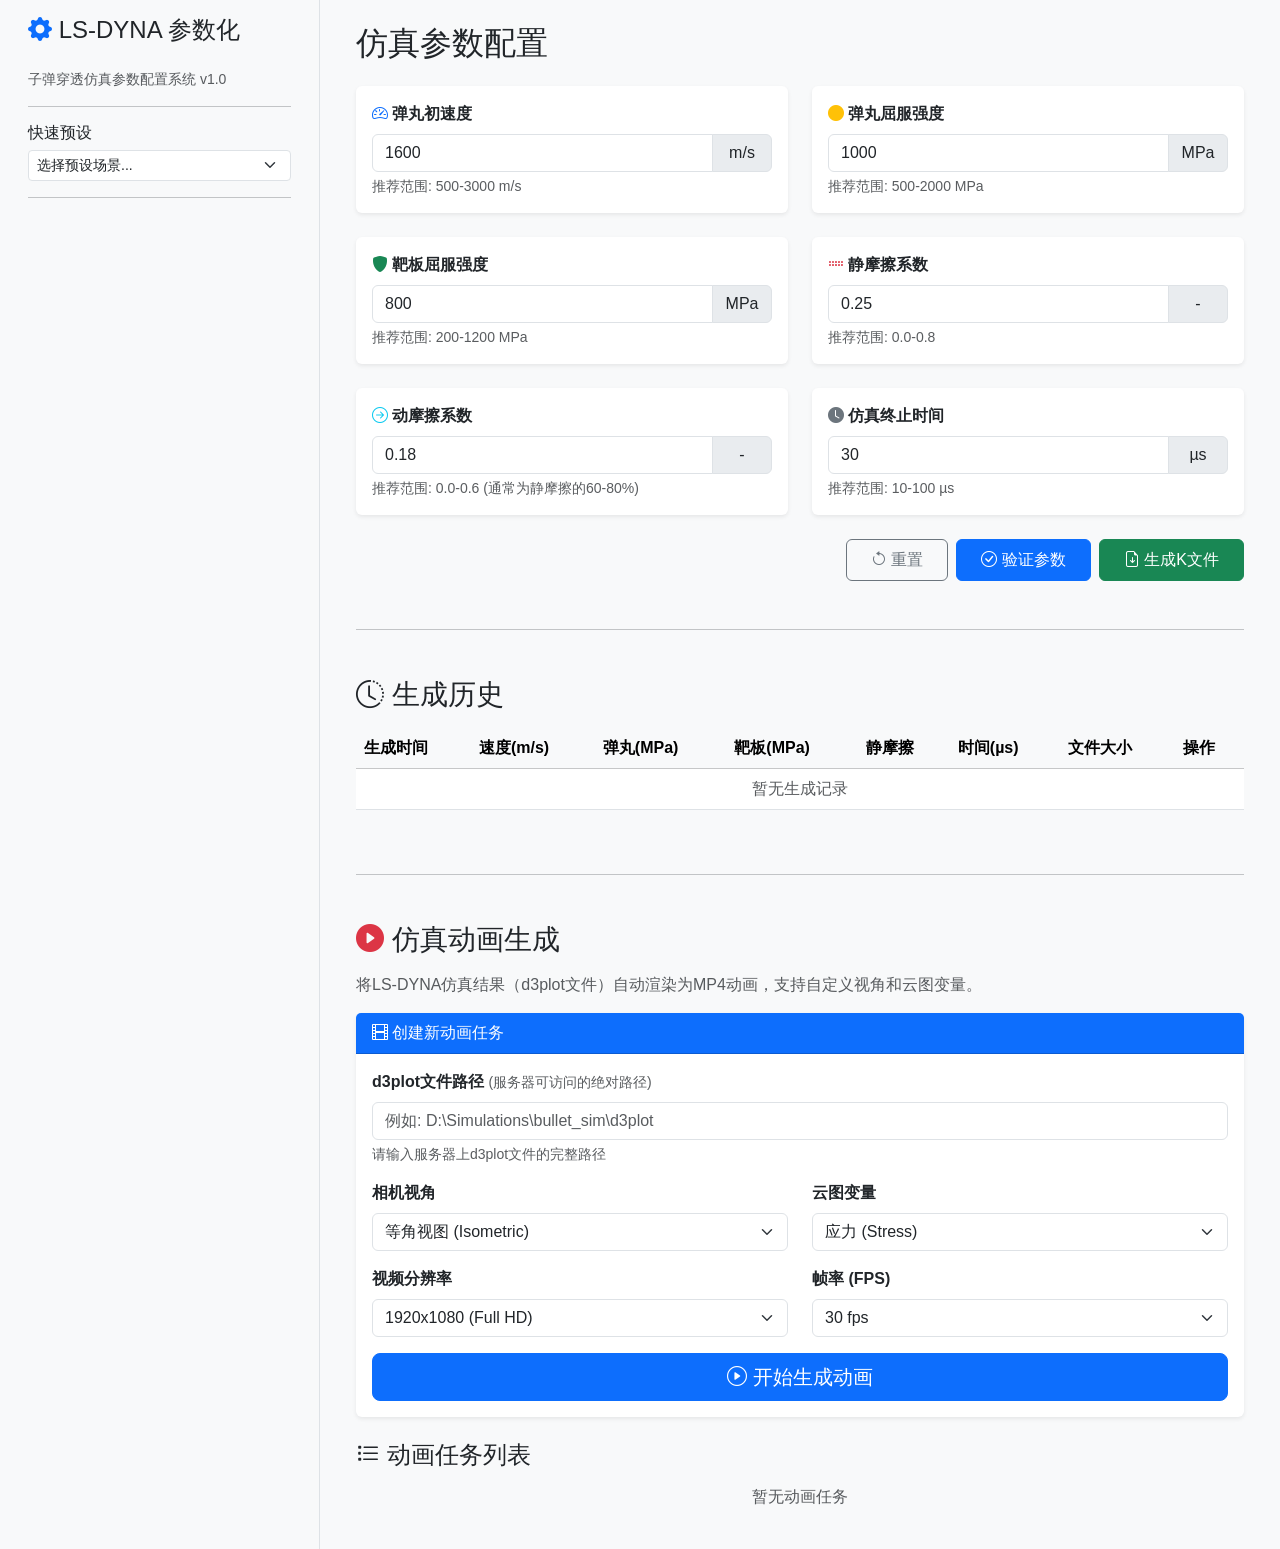
==== frontend/index.html @ 1d597f60 "feat: Add frontend output page and integrate task status display - Created a new HTML output page fo" ====
<!DOCTYPE html>
<html lang="zh-CN">
<head>
    <meta charset="UTF-8">
    <meta name="viewport" content="width=device-width, initial-scale=1.0">
    <title>LS-DYNA 子弹穿透仿真参数化系统</title>

    <!-- Bootstrap CSS -->
    <link href="https://cdn.jsdelivr.net/npm/bootstrap@5.3.0/dist/css/bootstrap.min.css" rel="stylesheet">
    <!-- Bootstrap Icons -->
    <link href="https://cdn.jsdelivr.net/npm/bootstrap-icons@1.10.0/font/bootstrap-icons.css" rel="stylesheet">

    <link rel="stylesheet" href="style.css">
</head>
<body>
    <div class="container-fluid">
        <div class="row">
            <!-- 侧边栏 -->
            <div class="col-md-3 bg-light sidebar">
                <div class="p-3">
                    <h4 class="mb-4">
                        <i class="bi bi-gear-fill text-primary"></i>
                        LS-DYNA 参数化
                    </h4>
                    <p class="text-muted small">
                        子弹穿透仿真参数配置系统 v1.0
                    </p>

                    <hr>

                    <div class="mb-3">
                        <h6>快速预设</h6>
                        <select class="form-select form-select-sm" id="presetSelector">
                            <option value="">选择预设场景...</option>
                            <option value="default">标准配置</option>
                            <option value="low_speed">低速冲击</option>
                            <option value="high_speed">高速穿甲</option>
                            <option value="soft_target">软钢靶板</option>
                            <option value="hard_target">装甲钢靶板</option>
                        </select>
                    </div>

                    <hr>

                    <div id="validationSummary" class="alert alert-info small d-none">
                        <i class="bi bi-info-circle"></i>
                        <span id="validationMessage">参数验证中...</span>
                    </div>
                </div>
            </div>

            <!-- 主内容区 -->
            <div class="col-md-9">
                <div class="p-4">
                    <h2 class="mb-4">仿真参数配置</h2>

                    <!-- 参数表单 -->
                    <form id="paramForm">
                        <div class="row">
                            <!-- 参数1：弹丸初速度 -->
                            <div class="col-md-6 mb-4">
                                <div class="card">
                                    <div class="card-body">
                                        <label for="velocity_z" class="form-label">
                                            <i class="bi bi-speedometer2 text-primary"></i>
                                            <strong>弹丸初速度</strong>
                                        </label>
                                        <div class="input-group">
                                            <input type="number"
                                                   class="form-control"
                                                   id="velocity_z"
                                                   name="velocity_z"
                                                   value="1600"
                                                   min="500"
                                                   max="3000"
                                                   step="50"
                                                   required>
                                            <span class="input-group-text">m/s</span>
                                        </div>
                                        <div class="form-text">
                                            推荐范围: 500-3000 m/s
                                        </div>
                                        <div class="invalid-feedback" id="velocity_z_error"></div>
                                    </div>
                                </div>
                            </div>

                            <!-- 参数2：弹丸屈服强度 -->
                            <div class="col-md-6 mb-4">
                                <div class="card">
                                    <div class="card-body">
                                        <label for="bullet_yield_stress" class="form-label">
                                            <i class="bi bi-circle-fill text-warning"></i>
                                            <strong>弹丸屈服强度</strong>
                                        </label>
                                        <div class="input-group">
                                            <input type="number"
                                                   class="form-control"
                                                   id="bullet_yield_stress"
                                                   name="bullet_yield_stress"
                                                   value="1000"
                                                   min="500"
                                                   max="2000"
                                                   step="100"
                                                   required>
                                            <span class="input-group-text">MPa</span>
                                        </div>
                                        <div class="form-text">
                                            推荐范围: 500-2000 MPa
                                        </div>
                                        <div class="invalid-feedback" id="bullet_yield_stress_error"></div>
                                    </div>
                                </div>
                            </div>

                            <!-- 参数3：靶板屈服强度 -->
                            <div class="col-md-6 mb-4">
                                <div class="card">
                                    <div class="card-body">
                                        <label for="target_yield_stress" class="form-label">
                                            <i class="bi bi-shield-fill text-success"></i>
                                            <strong>靶板屈服强度</strong>
                                        </label>
                                        <div class="input-group">
                                            <input type="number"
                                                   class="form-control"
                                                   id="target_yield_stress"
                                                   name="target_yield_stress"
                                                   value="800"
                                                   min="200"
                                                   max="1200"
                                                   step="100"
                                                   required>
                                            <span class="input-group-text">MPa</span>
                                        </div>
                                        <div class="form-text">
                                            推荐范围: 200-1200 MPa
                                        </div>
                                        <div class="invalid-feedback" id="target_yield_stress_error"></div>
                                    </div>
                                </div>
                            </div>

                            <!-- 参数4：静摩擦系数 -->
                            <div class="col-md-6 mb-4">
                                <div class="card">
                                    <div class="card-body">
                                        <label for="friction_static" class="form-label">
                                            <i class="bi bi-grip-horizontal text-danger"></i>
                                            <strong>静摩擦系数</strong>
                                        </label>
                                        <div class="input-group">
                                            <input type="number"
                                                   class="form-control"
                                                   id="friction_static"
                                                   name="friction_static"
                                                   value="0.25"
                                                   min="0"
                                                   max="0.8"
                                                   step="0.05"
                                                   required>
                                            <span class="input-group-text">-</span>
                                        </div>
                                        <div class="form-text">
                                            推荐范围: 0.0-0.8
                                        </div>
                                        <div class="invalid-feedback" id="friction_static_error"></div>
                                    </div>
                                </div>
                            </div>

                            <!-- 参数5：动摩擦系数 -->
                            <div class="col-md-6 mb-4">
                                <div class="card">
                                    <div class="card-body">
                                        <label for="friction_dynamic" class="form-label">
                                            <i class="bi bi-arrow-right-circle text-info"></i>
                                            <strong>动摩擦系数</strong>
                                        </label>
                                        <div class="input-group">
                                            <input type="number"
                                                   class="form-control"
                                                   id="friction_dynamic"
                                                   name="friction_dynamic"
                                                   value="0.18"
                                                   min="0"
                                                   max="0.6"
                                                   step="0.05"
                                                   required>
                                            <span class="input-group-text">-</span>
                                        </div>
                                        <div class="form-text">
                                            推荐范围: 0.0-0.6 (通常为静摩擦的60-80%)
                                        </div>
                                        <div class="invalid-feedback" id="friction_dynamic_error"></div>
                                    </div>
                                </div>
                            </div>

                            <!-- 参数6：仿真终止时间 -->
                            <div class="col-md-6 mb-4">
                                <div class="card">
                                    <div class="card-body">
                                        <label for="simulation_endtime" class="form-label">
                                            <i class="bi bi-clock-fill text-secondary"></i>
                                            <strong>仿真终止时间</strong>
                                        </label>
                                        <div class="input-group">
                                            <input type="number"
                                                   class="form-control"
                                                   id="simulation_endtime"
                                                   name="simulation_endtime"
                                                   value="30"
                                                   min="10"
                                                   max="100"
                                                   step="5"
                                                   required>
                                            <span class="input-group-text">µs</span>
                                        </div>
                                        <div class="form-text">
                                            推荐范围: 10-100 µs
                                        </div>
                                        <div class="invalid-feedback" id="simulation_endtime_error"></div>
                                    </div>
                                </div>
                            </div>
                        </div>

                        <!-- 操作按钮 -->
                        <div class="d-grid gap-2 d-md-flex justify-content-md-end mb-4">
                            <button type="button" class="btn btn-outline-secondary" id="resetBtn">
                                <i class="bi bi-arrow-counterclockwise"></i> 重置
                            </button>
                            <button type="button" class="btn btn-primary" id="validateBtn">
                                <i class="bi bi-check-circle"></i> 验证参数
                            </button>
                            <button type="submit" class="btn btn-success" id="generateBtn">
                                <i class="bi bi-file-earmark-arrow-down"></i> 生成K文件
                            </button>
                        </div>
                    </form>

                    <!-- 生成历史 -->
                    <hr class="my-5">

                    <h3 class="mb-3">
                        <i class="bi bi-clock-history"></i>
                        生成历史
                    </h3>

                    <div class="table-responsive">
                        <table class="table table-hover" id="historyTable">
                            <thead class="table-light">
                                <tr>
                                    <th>生成时间</th>
                                    <th>速度(m/s)</th>
                                    <th>弹丸(MPa)</th>
                                    <th>靶板(MPa)</th>
                                    <th>静摩擦</th>
                                    <th>时间(µs)</th>
                                    <th>文件大小</th>
                                    <th>操作</th>
                                </tr>
                            </thead>
                            <tbody id="historyTableBody">
                                <tr>
                                    <td colspan="8" class="text-center text-muted">
                                        暂无生成记录
                                    </td>
                                </tr>
                            </tbody>
                        </table>
                    </div>

                    <!-- 动画生成 -->
                    <hr class="my-5">

                    <h3 class="mb-3">
                        <i class="bi bi-play-circle-fill text-danger"></i>
                        仿真动画生成
                    </h3>

                    <p class="text-muted">
                        将LS-DYNA仿真结果（d3plot文件）自动渲染为MP4动画，支持自定义视角和云图变量。
                    </p>

                    <!-- 动画生成表单 -->
                    <div class="card mb-4">
                        <div class="card-header bg-primary text-white">
                            <i class="bi bi-film"></i> 创建新动画任务
                        </div>
                        <div class="card-body">
                            <form id="animationForm">
                                <div class="row">
                                    <!-- d3plot路径 -->
                                    <div class="col-md-12 mb-3">
                                        <label for="d3plot_path" class="form-label">
                                            <strong>d3plot文件路径</strong>
                                            <small class="text-muted">(服务器可访问的绝对路径)</small>
                                        </label>
                                        <input type="text"
                                               class="form-control"
                                               id="d3plot_path"
                                               placeholder="例如: D:\Simulations\bullet_sim\d3plot"
                                               required>
                                        <div class="form-text">
                                            请输入服务器上d3plot文件的完整路径
                                        </div>
                                    </div>

                                    <!-- 视角选择 -->
                                    <div class="col-md-6 mb-3">
                                        <label for="animation_view" class="form-label">
                                            <strong>相机视角</strong>
                                        </label>
                                        <select class="form-select" id="animation_view">
                                            <option value="isometric" selected>等角视图 (Isometric)</option>
                                            <option value="front">正视图 (Front)</option>
                                            <option value="back">后视图 (Back)</option>
                                            <option value="top">俯视图 (Top)</option>
                                            <option value="bottom">仰视图 (Bottom)</option>
                                            <option value="left">左视图 (Left)</option>
                                            <option value="right">右视图 (Right)</option>
                                        </select>
                                    </div>

                                    <!-- 云图变量 -->
                                    <div class="col-md-6 mb-3">
                                        <label for="animation_fringe" class="form-label">
                                            <strong>云图变量</strong>
                                        </label>
                                        <select class="form-select" id="animation_fringe">
                                            <option value="stress" selected>应力 (Stress)</option>
                                            <option value="strain">应变 (Strain)</option>
                                            <option value="displacement">位移 (Displacement)</option>
                                            <option value="velocity">速度 (Velocity)</option>
                                            <option value="acceleration">加速度 (Acceleration)</option>
                                            <option value="plastic_strain">塑性应变 (Plastic Strain)</option>
                                        </select>
                                    </div>

                                    <!-- 分辨率 -->
                                    <div class="col-md-6 mb-3">
                                        <label for="animation_resolution" class="form-label">
                                            <strong>视频分辨率</strong>
                                        </label>
                                        <select class="form-select" id="animation_resolution">
                                            <option value="1920,1080" selected>1920x1080 (Full HD)</option>
                                            <option value="1280,720">1280x720 (HD)</option>
                                            <option value="3840,2160">3840x2160 (4K)</option>
                                        </select>
                                    </div>

                                    <!-- 帧率 -->
                                    <div class="col-md-6 mb-3">
                                        <label for="animation_fps" class="form-label">
                                            <strong>帧率 (FPS)</strong>
                                        </label>
                                        <select class="form-select" id="animation_fps">
                                            <option value="24">24 fps</option>
                                            <option value="30" selected>30 fps</option>
                                            <option value="60">60 fps</option>
                                        </select>
                                    </div>
                                </div>

                                <div class="d-grid gap-2">
                                    <button type="submit" class="btn btn-primary btn-lg" id="createAnimationBtn">
                                        <i class="bi bi-play-circle"></i> 开始生成动画
                                    </button>
                                </div>
                            </form>
                        </div>
                    </div>

                    <!-- 动画任务列表 -->
                    <h4 class="mb-3">
                        <i class="bi bi-list-task"></i>
                        动画任务列表
                    </h4>

                    <div id="animationTasksContainer">
                        <p class="text-center text-muted">暂无动画任务</p>
                    </div>

                    <!-- 视频播放器 (Modal) -->
                    <div class="modal fade" id="videoModal" tabindex="-1">
                        <div class="modal-dialog modal-xl">
                            <div class="modal-content">
                                <div class="modal-header">
                                    <h5 class="modal-title">
                                        <i class="bi bi-play-btn"></i> 动画播放
                                    </h5>
                                    <button type="button" class="btn-close" data-bs-dismiss="modal"></button>
                                </div>
                                <div class="modal-body">
                                    <video id="videoPlayer" controls style="width: 100%; max-height: 70vh;">
                                        <source src="" type="video/mp4">
                                        您的浏览器不支持视频播放
                                    </video>
                                </div>
                                <div class="modal-footer">
                                    <button type="button" class="btn btn-secondary" data-bs-dismiss="modal">关闭</button>
                                    <a id="downloadVideoBtn" href="#" class="btn btn-primary" download>
                                        <i class="bi bi-download"></i> 下载视频
                                    </a>
                                </div>
                            </div>
                        </div>
                    </div>
                </div>
            </div>
        </div>
    </div>

    <!-- Toast通知 -->
    <div class="toast-container position-fixed bottom-0 end-0 p-3">
        <div id="toast" class="toast" role="alert" aria-live="assertive" aria-atomic="true">
            <div class="toast-header">
                <strong class="me-auto" id="toastTitle">通知</strong>
                <button type="button" class="btn-close" data-bs-dismiss="toast"></button>
            </div>
            <div class="toast-body" id="toastBody">
                消息内容
            </div>
        </div>
    </div>

    <!-- Bootstrap JS -->
    <script src="https://cdn.jsdelivr.net/npm/bootstrap@5.3.0/dist/js/bootstrap.bundle.min.js"></script>
    <!-- 应用脚本 -->
    <script src="app.js"></script>
</body>
</html>
---- frontend/style.css ----
/* LS-DYNA 参数化系统 - 样式表 */

:root {
    --primary-color: #0d6efd;
    --success-color: #198754;
    --danger-color: #dc3545;
    --warning-color: #ffc107;
    --info-color: #0dcaf0;
}

body {
    font-family: 'Microsoft YaHei', 'Segoe UI', Tahoma, Geneva, Verdana, sans-serif;
    background-color: #f8f9fa;
}

.sidebar {
    min-height: 100vh;
    border-right: 1px solid #dee2e6;
}

.card {
    border: none;
    box-shadow: 0 0.125rem 0.25rem rgba(0, 0, 0, 0.075);
    transition: transform 0.2s, box-shadow 0.2s;
}

.card:hover {
    transform: translateY(-2px);
    box-shadow: 0 0.5rem 1rem rgba(0, 0, 0, 0.15);
}

.form-control:focus,
.form-select:focus {
    border-color: var(--primary-color);
    box-shadow: 0 0 0 0.25rem rgba(13, 110, 253, 0.25);
}

.input-group-text {
    min-width: 60px;
    justify-content: center;
    background-color: #e9ecef;
    font-weight: 500;
}

.btn {
    font-weight: 500;
    padding: 0.5rem 1.5rem;
    transition: all 0.2s;
}

.btn:hover {
    transform: translateY(-1px);
    box-shadow: 0 0.25rem 0.5rem rgba(0, 0, 0, 0.15);
}

.table-hover tbody tr:hover {
    background-color: rgba(13, 110, 253, 0.05);
}

#validationSummary {
    font-size: 0.875rem;
    border-left: 4px solid var(--info-color);
}

#validationSummary.alert-danger {
    border-left-color: var(--danger-color);
}

#validationSummary.alert-warning {
    border-left-color: var(--warning-color);
}

#validationSummary.alert-success {
    border-left-color: var(--success-color);
}

.toast {
    min-width: 300px;
}

.table td {
    vertical-align: middle;
}

.btn-sm {
    font-size: 0.875rem;
}

.spinner-border-sm {
    width: 1rem;
    height: 1rem;
    border-width: 0.15em;
}

/* 加载动画 */
@keyframes spin {
    to {
        transform: rotate(360deg);
    }
}

.loading {
    position: relative;
    pointer-events: none;
    opacity: 0.6;
}

.loading::after {
    content: '';
    position: absolute;
    top: 50%;
    left: 50%;
    width: 1rem;
    height: 1rem;
    margin: -0.5rem 0 0 -0.5rem;
    border: 2px solid #f3f3f3;
    border-top: 2px solid var(--primary-color);
    border-radius: 50%;
    animation: spin 1s linear infinite;
}

/* 响应式设计 */
@media (max-width: 768px) {
    .sidebar {
        min-height: auto;
        border-right: none;
        border-bottom: 1px solid #dee2e6;
    }

    .col-md-6 {
        padding: 0.5rem;
    }

    .card {
        margin-bottom: 1rem;
    }
}

/* 自定义滚动条 */
::-webkit-scrollbar {
    width: 8px;
    height: 8px;
}

::-webkit-scrollbar-track {
    background: #f1f1f1;
}

::-webkit-scrollbar-thumb {
    background: #888;
    border-radius: 4px;
}

::-webkit-scrollbar-thumb:hover {
    background: #555;
}
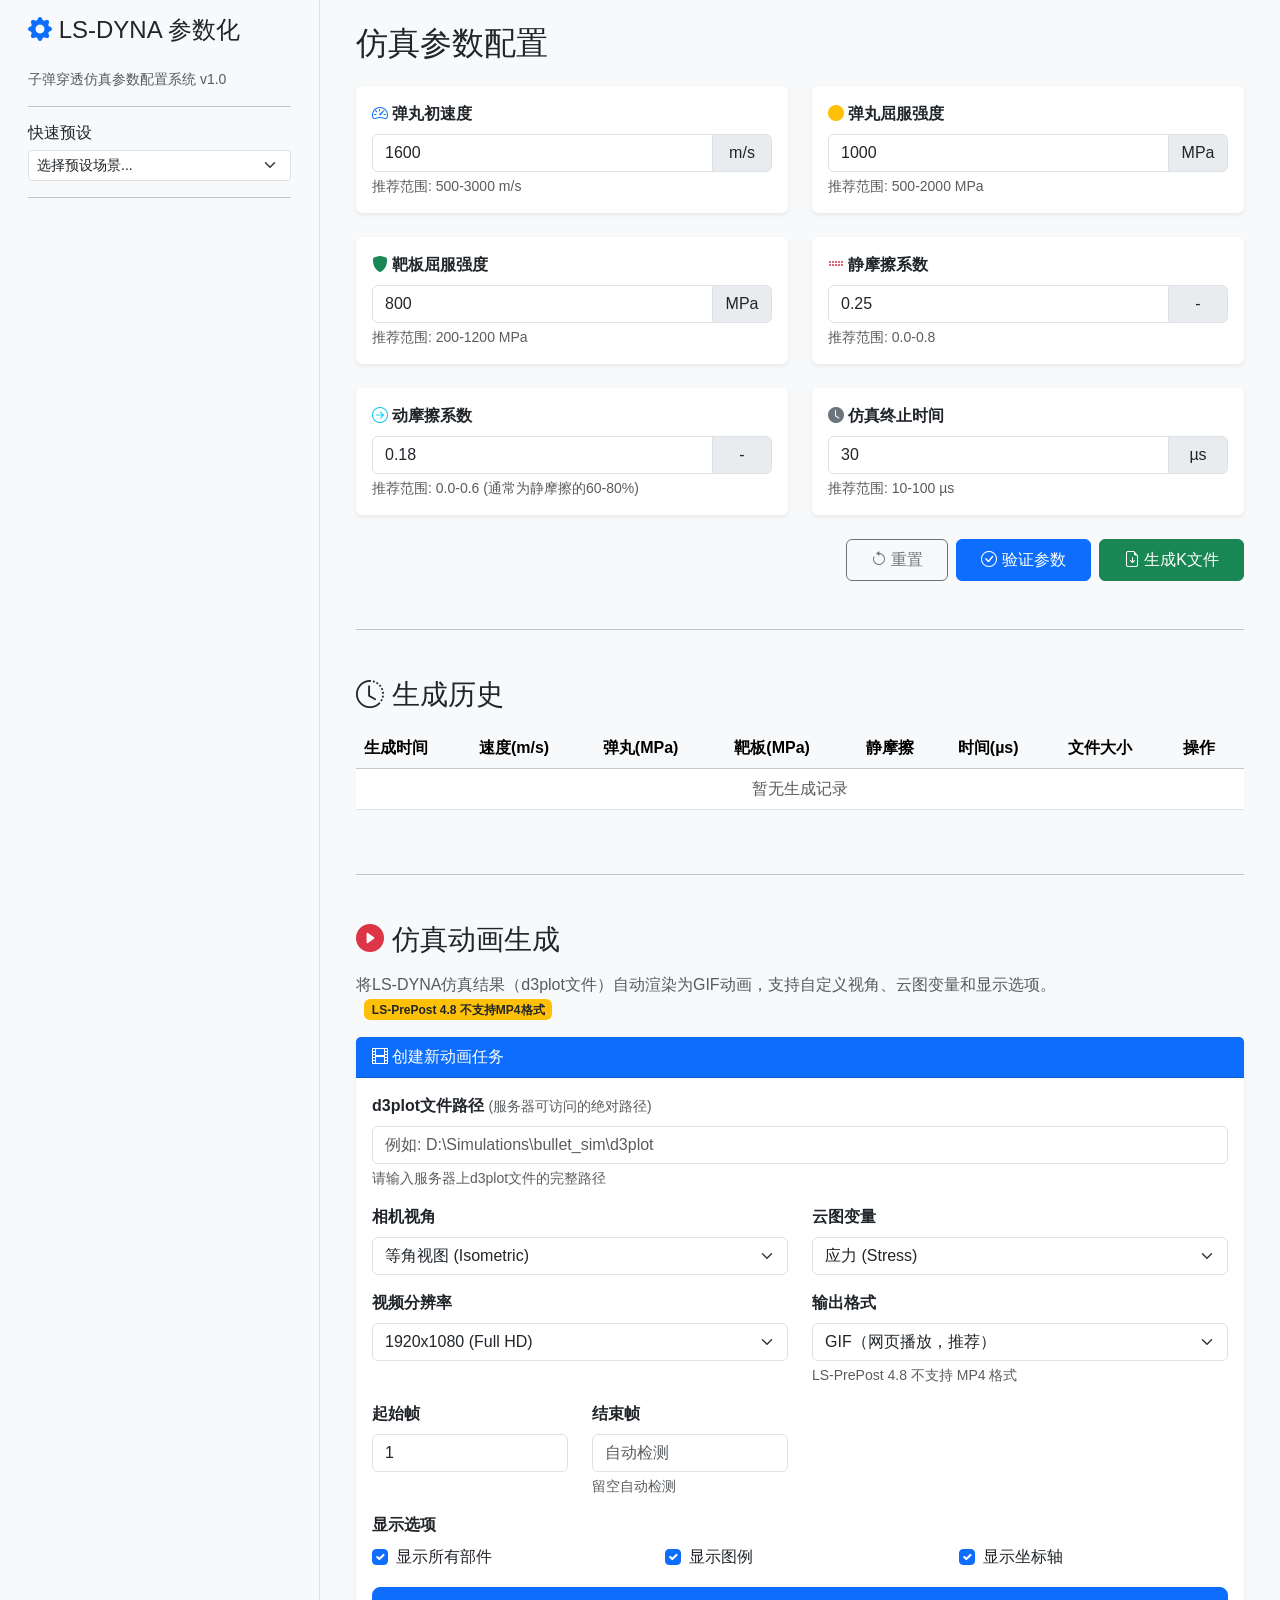
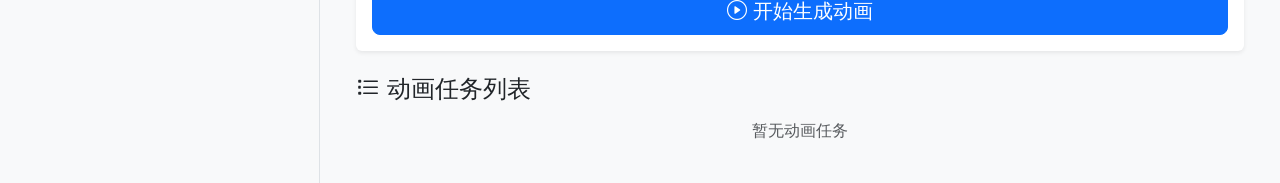
==== commit e5010586: "chore: 前端UI改造前备份 - 备份现有前后端代码 - 包含任务队列、动画生成、平台集成等功能  🤖 Generated with [Claude Code](https://claude.co" ====
--- a/frontend/index.html
+++ b/frontend/index.html
@@ -281,7 +281,8 @@
                     </h3>
 
                     <p class="text-muted">
-                        将LS-DYNA仿真结果（d3plot文件）自动渲染为MP4动画，支持自定义视角和云图变量。
+                        将LS-DYNA仿真结果（d3plot文件）自动渲染为GIF动画，支持自定义视角、云图变量和显示选项。
+                        <span class="badge bg-warning text-dark ms-2">LS-PrePost 4.8 不支持MP4格式</span>
                     </p>
 
                     <!-- 动画生成表单 -->
@@ -351,16 +352,89 @@
                                         </select>
                                     </div>
 
-                                    <!-- 帧率 -->
+                                    <!-- 输出格式 -->
                                     <div class="col-md-6 mb-3">
-                                        <label for="animation_fps" class="form-label">
-                                            <strong>帧率 (FPS)</strong>
-                                        </label>
-                                        <select class="form-select" id="animation_fps">
-                                            <option value="24">24 fps</option>
-                                            <option value="30" selected>30 fps</option>
-                                            <option value="60">60 fps</option>
+                                        <label for="animation_format" class="form-label">
+                                            <strong>输出格式</strong>
+                                        </label>
+                                        <select class="form-select" id="animation_format">
+                                            <option value="gif" selected>GIF（网页播放，推荐）</option>
+                                            <option value="avi">AVI（高质量，需后期转换）</option>
+                                            <option value="mpeg">MPEG（标准格式）</option>
                                         </select>
+                                        <div class="form-text">
+                                            LS-PrePost 4.8 不支持 MP4 格式
+                                        </div>
+                                    </div>
+
+                                    <!-- 帧范围 - 起始帧 -->
+                                    <div class="col-md-3 mb-3">
+                                        <label for="animation_start_frame" class="form-label">
+                                            <strong>起始帧</strong>
+                                        </label>
+                                        <input type="number"
+                                               class="form-control"
+                                               id="animation_start_frame"
+                                               value="1"
+                                               min="1"
+                                               required>
+                                    </div>
+
+                                    <!-- 帧范围 - 结束帧 -->
+                                    <div class="col-md-3 mb-3">
+                                        <label for="animation_end_frame" class="form-label">
+                                            <strong>结束帧</strong>
+                                        </label>
+                                        <input type="number"
+                                               class="form-control"
+                                               id="animation_end_frame"
+                                               placeholder="自动检测"
+                                               min="2">
+                                        <div class="form-text">
+                                            留空自动检测
+                                        </div>
+                                    </div>
+
+                                    <!-- 显示选项 -->
+                                    <div class="col-md-12 mb-3">
+                                        <label class="form-label">
+                                            <strong>显示选项</strong>
+                                        </label>
+                                        <div class="row">
+                                            <div class="col-md-4">
+                                                <div class="form-check">
+                                                    <input class="form-check-input"
+                                                           type="checkbox"
+                                                           id="show_all_parts"
+                                                           checked>
+                                                    <label class="form-check-label" for="show_all_parts">
+                                                        显示所有部件
+                                                    </label>
+                                                </div>
+                                            </div>
+                                            <div class="col-md-4">
+                                                <div class="form-check">
+                                                    <input class="form-check-input"
+                                                           type="checkbox"
+                                                           id="show_legend"
+                                                           checked>
+                                                    <label class="form-check-label" for="show_legend">
+                                                        显示图例
+                                                    </label>
+                                                </div>
+                                            </div>
+                                            <div class="col-md-4">
+                                                <div class="form-check">
+                                                    <input class="form-check-input"
+                                                           type="checkbox"
+                                                           id="show_triad"
+                                                           checked>
+                                                    <label class="form-check-label" for="show_triad">
+                                                        显示坐标轴
+                                                    </label>
+                                                </div>
+                                            </div>
+                                        </div>
                                     </div>
                                 </div>
 
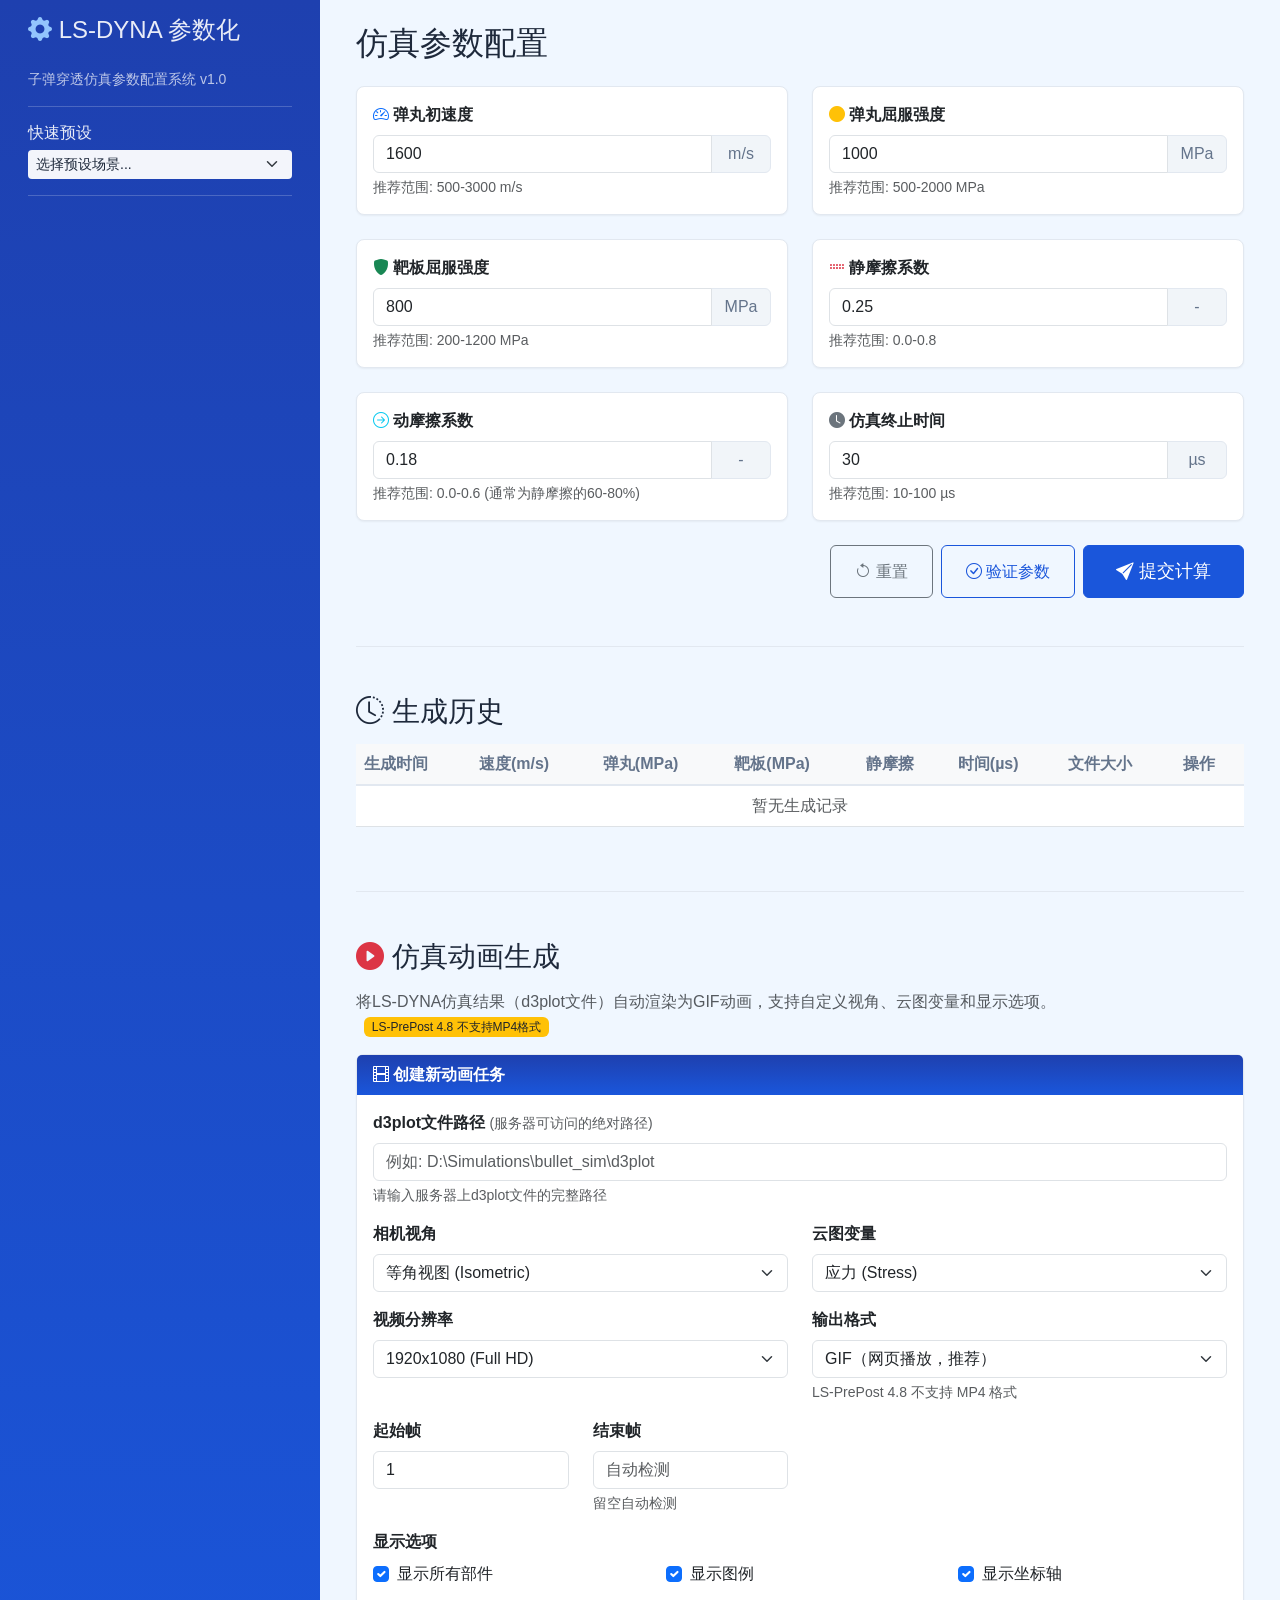
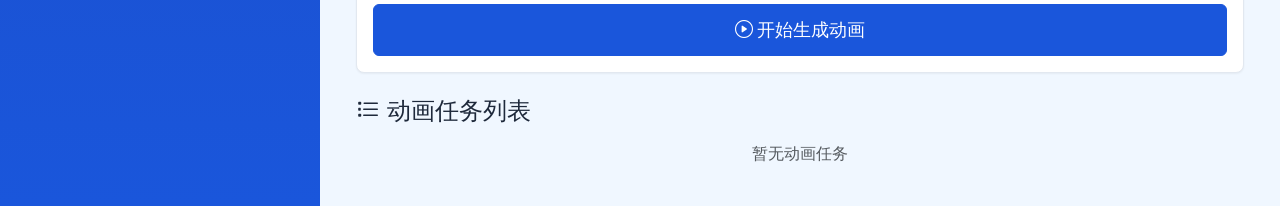
==== commit 5a12e5c3: "feat(frontend): 改造蓝白主题UI，实现异步提交计算工作流 - style.css: 完整蓝白色调CSS变量系统，侧边栏渐变蓝色 - index.html: 生成K文件改为提交计算，使用" ====
--- a/frontend/index.html
+++ b/frontend/index.html
@@ -16,7 +16,7 @@
     <div class="container-fluid">
         <div class="row">
             <!-- 侧边栏 -->
-            <div class="col-md-3 bg-light sidebar">
+            <div class="col-md-3 sidebar">
                 <div class="p-3">
                     <h4 class="mb-4">
                         <i class="bi bi-gear-fill text-primary"></i>
@@ -231,11 +231,11 @@
                             <button type="button" class="btn btn-outline-secondary" id="resetBtn">
                                 <i class="bi bi-arrow-counterclockwise"></i> 重置
                             </button>
-                            <button type="button" class="btn btn-primary" id="validateBtn">
+                            <button type="button" class="btn btn-outline-primary" id="validateBtn">
                                 <i class="bi bi-check-circle"></i> 验证参数
                             </button>
-                            <button type="submit" class="btn btn-success" id="generateBtn">
-                                <i class="bi bi-file-earmark-arrow-down"></i> 生成K文件
+                            <button type="submit" class="btn btn-primary btn-lg" id="submitCalcBtn">
+                                <i class="bi bi-send-fill"></i> 提交计算
                             </button>
                         </div>
                     </form>
--- a/frontend/style.css
+++ b/frontend/style.css
@@ -1,62 +1,210 @@
-/* LS-DYNA 参数化系统 - 样式表 */
+﻿/* LS-DYNA 参数化系统 - 样式表 */
+/* 蓝白主题 - 正式生产环境风格 */
 
 :root {
-    --primary-color: #0d6efd;
-    --success-color: #198754;
-    --danger-color: #dc3545;
-    --warning-color: #ffc107;
-    --info-color: #0dcaf0;
+    /* 主色调：深蓝系 */
+    --primary-color: #1a56db;
+    --primary-dark: #1e40af;
+    --primary-light: #3b82f6;
+    --primary-lighter: #60a5fa;
+
+    /* 背景色：浅蓝白 */
+    --bg-main: #f0f7ff;
+    --bg-surface: #ffffff;
+    --bg-sidebar: linear-gradient(180deg, #1e40af 0%, #1a56db 100%);
+
+    /* 状态色 */
+    --success-color: #059669;
+    --danger-color: #dc2626;
+    --warning-color: #d97706;
+    --info-color: #0ea5e9;
+
+    /* 文字色 */
+    --text-primary: #1e293b;
+    --text-secondary: #64748b;
+    --text-light: rgba(255, 255, 255, 0.9);
+    --text-muted: rgba(255, 255, 255, 0.7);
+
+    /* 边框和阴影 */
+    --border-color: #e2e8f0;
+    --shadow-sm: 0 1px 2px 0 rgba(0, 0, 0, 0.05);
+    --shadow-md: 0 4px 6px -1px rgba(0, 0, 0, 0.1);
+    --shadow-lg: 0 10px 15px -3px rgba(0, 0, 0, 0.1);
 }
 
 body {
     font-family: 'Microsoft YaHei', 'Segoe UI', Tahoma, Geneva, Verdana, sans-serif;
-    background-color: #f8f9fa;
-}
-
+    background-color: var(--bg-main);
+    color: var(--text-primary);
+}
+
+/* 侧边栏 - 蓝色渐变 */
 .sidebar {
     min-height: 100vh;
-    border-right: 1px solid #dee2e6;
-}
-
+    background: var(--bg-sidebar);
+    border-right: none;
+    color: var(--text-light);
+}
+
+.sidebar h4,
+.sidebar h5,
+.sidebar h6 {
+    color: var(--text-light);
+}
+
+.sidebar .text-muted {
+    color: var(--text-muted) !important;
+}
+
+.sidebar .text-primary {
+    color: #93c5fd !important;
+}
+
+.sidebar hr {
+    border-color: rgba(255, 255, 255, 0.2);
+}
+
+.sidebar .form-select {
+    background-color: rgba(255, 255, 255, 0.95);
+    border: none;
+    color: var(--text-primary);
+}
+
+.sidebar .form-select:focus {
+    box-shadow: 0 0 0 3px rgba(147, 197, 253, 0.5);
+}
+
+.sidebar .alert {
+    background-color: rgba(255, 255, 255, 0.15);
+    border: 1px solid rgba(255, 255, 255, 0.2);
+    color: var(--text-light);
+}
+
+.sidebar .alert-info {
+    background-color: rgba(14, 165, 233, 0.2);
+}
+
+.sidebar .alert-success {
+    background-color: rgba(5, 150, 105, 0.2);
+}
+
+.sidebar .alert-warning {
+    background-color: rgba(217, 119, 6, 0.2);
+}
+
+.sidebar .alert-danger {
+    background-color: rgba(220, 38, 38, 0.2);
+}
+
+/* 主内容区标题 */
+.main-content h2 {
+    color: var(--primary-dark);
+    font-weight: 600;
+}
+
+/* 卡片样式 */
 .card {
-    border: none;
-    box-shadow: 0 0.125rem 0.25rem rgba(0, 0, 0, 0.075);
+    border: 1px solid var(--border-color);
+    background: var(--bg-surface);
+    box-shadow: var(--shadow-sm);
     transition: transform 0.2s, box-shadow 0.2s;
+    border-radius: 0.5rem;
 }
 
 .card:hover {
     transform: translateY(-2px);
-    box-shadow: 0 0.5rem 1rem rgba(0, 0, 0, 0.15);
-}
-
+    box-shadow: var(--shadow-md);
+}
+
+.card-header {
+    background-color: #f8fafc;
+    border-bottom: 1px solid var(--border-color);
+    font-weight: 600;
+}
+
+.card-header.bg-primary {
+    background: var(--bg-sidebar) !important;
+    color: var(--text-light);
+    border-bottom: none;
+}
+
+/* 表单控件 */
 .form-control:focus,
 .form-select:focus {
     border-color: var(--primary-color);
-    box-shadow: 0 0 0 0.25rem rgba(13, 110, 253, 0.25);
+    box-shadow: 0 0 0 0.25rem rgba(26, 86, 219, 0.25);
 }
 
 .input-group-text {
     min-width: 60px;
     justify-content: center;
-    background-color: #e9ecef;
+    background-color: #f1f5f9;
+    border-color: var(--border-color);
     font-weight: 500;
-}
-
+    color: var(--text-secondary);
+}
+
+/* 按钮样式 */
 .btn {
     font-weight: 500;
     padding: 0.5rem 1.5rem;
     transition: all 0.2s;
+    border-radius: 0.375rem;
 }
 
 .btn:hover {
     transform: translateY(-1px);
-    box-shadow: 0 0.25rem 0.5rem rgba(0, 0, 0, 0.15);
-}
-
+    box-shadow: var(--shadow-md);
+}
+
+.btn-primary {
+    background-color: var(--primary-color);
+    border-color: var(--primary-color);
+}
+
+.btn-primary:hover,
+.btn-primary:focus {
+    background-color: var(--primary-dark);
+    border-color: var(--primary-dark);
+}
+
+.btn-primary:active {
+    background-color: #1e3a8a;
+    border-color: #1e3a8a;
+}
+
+.btn-outline-primary {
+    color: var(--primary-color);
+    border-color: var(--primary-color);
+}
+
+.btn-outline-primary:hover {
+    background-color: var(--primary-color);
+    border-color: var(--primary-color);
+    color: white;
+}
+
+.btn-lg {
+    padding: 0.75rem 2rem;
+    font-size: 1.1rem;
+}
+
+/* 表格样式 */
 .table-hover tbody tr:hover {
-    background-color: rgba(13, 110, 253, 0.05);
-}
-
+    background-color: rgba(26, 86, 219, 0.05);
+}
+
+.table thead {
+    background-color: #f8fafc;
+}
+
+.table th {
+    font-weight: 600;
+    color: var(--text-secondary);
+    border-bottom: 2px solid var(--border-color);
+}
+
+/* 验证提示 */
 #validationSummary {
     font-size: 0.875rem;
     border-left: 4px solid var(--info-color);
@@ -74,10 +222,13 @@
     border-left-color: var(--success-color);
 }
 
+/* Toast通知 */
 .toast {
     min-width: 300px;
-}
-
+    border-radius: 0.5rem;
+}
+
+/* 表格单元格 */
 .table td {
     vertical-align: middle;
 }
@@ -119,12 +270,49 @@
     animation: spin 1s linear infinite;
 }
 
+/* 页面头部渐变 */
+.task-header,
+.page-header {
+    background: var(--bg-sidebar);
+    color: var(--text-light);
+    padding: 2rem;
+    border-radius: 0.75rem;
+    margin-bottom: 2rem;
+    box-shadow: var(--shadow-lg);
+}
+
+.task-header h2,
+.page-header h2 {
+    color: var(--text-light);
+}
+
+/* 状态卡片 */
+.status-pending {
+    background: #fef3c7;
+    border-left: 4px solid var(--warning-color);
+}
+
+.status-running {
+    background: #dbeafe;
+    border-left: 4px solid var(--primary-color);
+}
+
+.status-completed {
+    background: #d1fae5;
+    border-left: 4px solid var(--success-color);
+}
+
+.status-failed {
+    background: #fee2e2;
+    border-left: 4px solid var(--danger-color);
+}
+
 /* 响应式设计 */
 @media (max-width: 768px) {
     .sidebar {
         min-height: auto;
         border-right: none;
-        border-bottom: 1px solid #dee2e6;
+        border-bottom: none;
     }
 
     .col-md-6 {
@@ -134,23 +322,85 @@
     .card {
         margin-bottom: 1rem;
     }
-}
-
-/* 自定义滚动条 */
+
+    .task-header,
+    .page-header {
+        padding: 1.5rem;
+        border-radius: 0;
+        margin-left: -12px;
+        margin-right: -12px;
+    }
+}
+
+/* 自定义滚动条 - 蓝色主题 */
 ::-webkit-scrollbar {
     width: 8px;
     height: 8px;
 }
 
 ::-webkit-scrollbar-track {
-    background: #f1f1f1;
+    background: #f1f5f9;
 }
 
 ::-webkit-scrollbar-thumb {
-    background: #888;
+    background: var(--primary-light);
     border-radius: 4px;
 }
 
 ::-webkit-scrollbar-thumb:hover {
-    background: #555;
-}
+    background: var(--primary-color);
+}
+
+/* 徽章样式 */
+.badge {
+    font-weight: 500;
+}
+
+.badge.bg-primary {
+    background-color: var(--primary-color) !important;
+}
+
+/* 分隔线 */
+hr {
+    border-color: var(--border-color);
+    opacity: 1;
+}
+
+/* 链接样式 */
+a {
+    color: var(--primary-color);
+}
+
+a:hover {
+    color: var(--primary-dark);
+}
+
+/* 动画区域样式 */
+.animation-preview {
+    background: #f8fafc;
+    border: 2px dashed var(--border-color);
+    border-radius: 0.5rem;
+    padding: 2rem;
+    text-align: center;
+    min-height: 200px;
+    display: flex;
+    align-items: center;
+    justify-content: center;
+}
+
+.animation-preview img,
+.animation-preview video {
+    max-width: 100%;
+    border-radius: 0.375rem;
+}
+
+/* 下载按钮组 */
+.download-btn-group {
+    display: flex;
+    flex-direction: column;
+    gap: 0.75rem;
+}
+
+.download-btn-group .btn {
+    justify-content: center;
+}
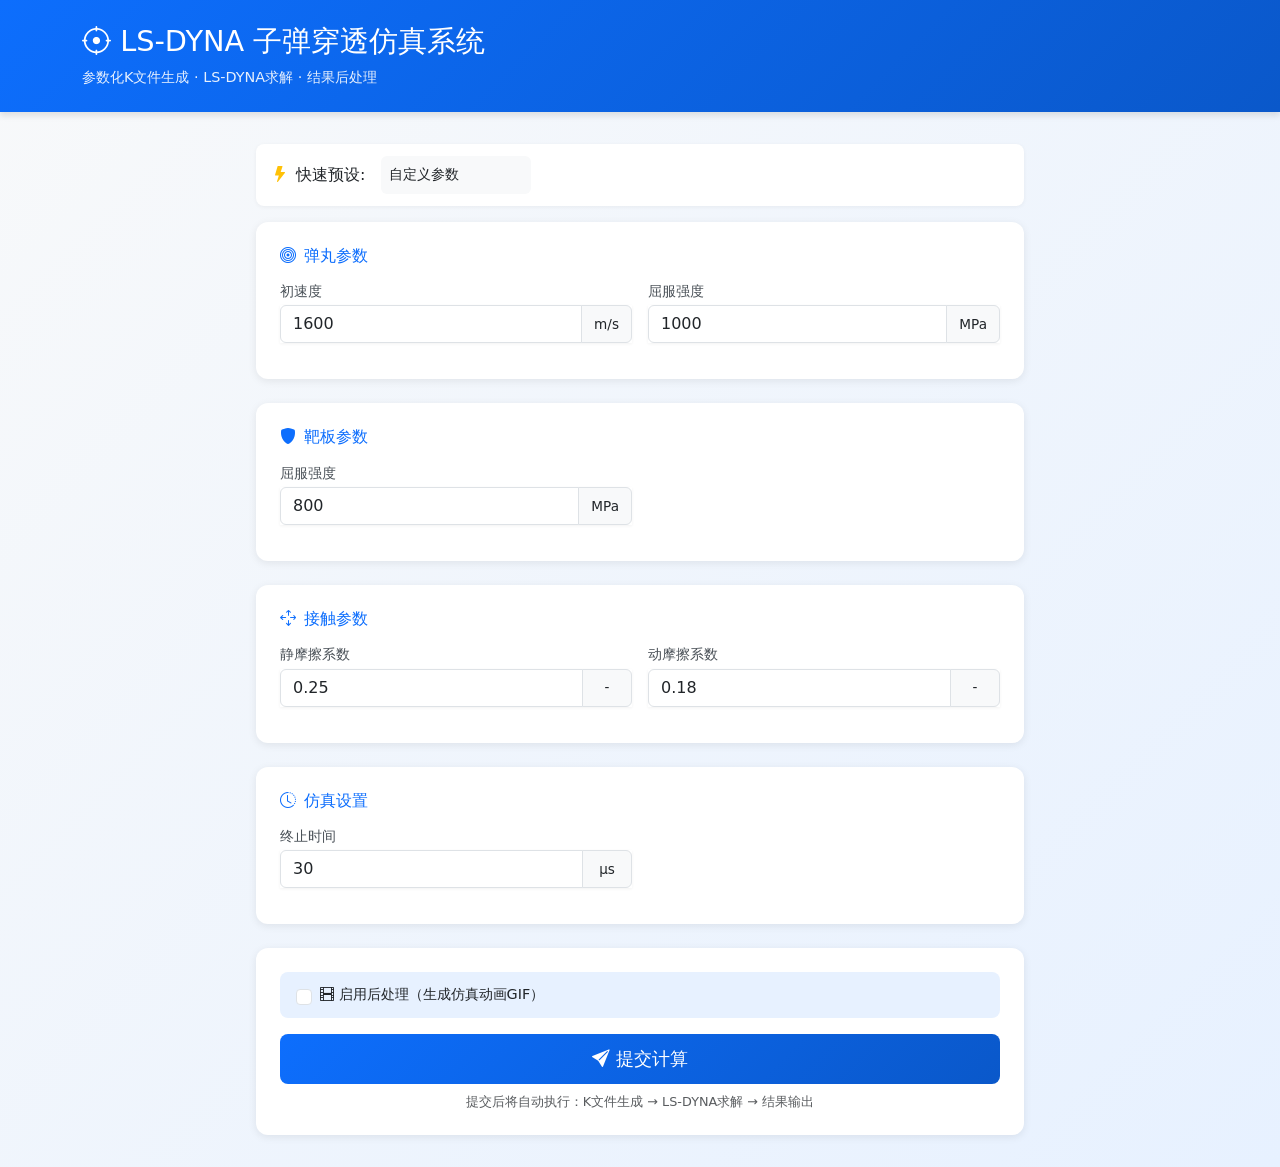
==== commit cecc2819: "feat: 添加PyInstaller打包支持和路径修复 - 添加 BulletSim.spec 打包配置文件 - 添加 build_exe.bat 一键打包脚本 - 修复 app.py 路径处理，支" ====
--- a/frontend/index.html
+++ b/frontend/index.html
@@ -3,494 +3,344 @@
 <head>
     <meta charset="UTF-8">
     <meta name="viewport" content="width=device-width, initial-scale=1.0">
-    <title>LS-DYNA 子弹穿透仿真参数化系统</title>
+    <title>LS-DYNA 子弹穿透仿真系统</title>
 
     <!-- Bootstrap CSS -->
     <link href="https://cdn.jsdelivr.net/npm/bootstrap@5.3.0/dist/css/bootstrap.min.css" rel="stylesheet">
     <!-- Bootstrap Icons -->
     <link href="https://cdn.jsdelivr.net/npm/bootstrap-icons@1.10.0/font/bootstrap-icons.css" rel="stylesheet">
 
-    <link rel="stylesheet" href="style.css">
+    <style>
+        :root {
+            --primary-blue: #0d6efd;
+            --light-blue: #e7f1ff;
+            --dark-blue: #0a58ca;
+        }
+
+        body {
+            background: linear-gradient(135deg, #f8f9fa 0%, var(--light-blue) 100%);
+            min-height: 100vh;
+        }
+
+        .header {
+            background: linear-gradient(135deg, var(--primary-blue), var(--dark-blue));
+            color: white;
+            padding: 1.5rem 0;
+            margin-bottom: 2rem;
+            box-shadow: 0 4px 6px rgba(0, 0, 0, 0.1);
+        }
+
+        .header h1 {
+            font-size: 1.8rem;
+            margin: 0;
+        }
+
+        .header p {
+            margin: 0.5rem 0 0 0;
+            opacity: 0.9;
+            font-size: 0.9rem;
+        }
+
+        .main-container {
+            max-width: 800px;
+            margin: 0 auto;
+            padding: 0 1rem 2rem 1rem;
+        }
+
+        .param-card {
+            background: white;
+            border-radius: 12px;
+            box-shadow: 0 2px 8px rgba(0, 0, 0, 0.08);
+            padding: 1.5rem;
+            margin-bottom: 1.5rem;
+        }
+
+        .param-card h5 {
+            color: var(--primary-blue);
+            font-size: 1rem;
+            margin-bottom: 1rem;
+            display: flex;
+            align-items: center;
+            gap: 0.5rem;
+        }
+
+        .param-row {
+            display: grid;
+            grid-template-columns: 1fr 1fr;
+            gap: 1rem;
+        }
+
+        @media (max-width: 576px) {
+            .param-row {
+                grid-template-columns: 1fr;
+            }
+        }
+
+        .param-item {
+            margin-bottom: 0.75rem;
+        }
+
+        .param-item label {
+            font-size: 0.85rem;
+            color: #495057;
+            margin-bottom: 0.25rem;
+            display: block;
+        }
+
+        .param-item .input-group {
+            box-shadow: 0 1px 3px rgba(0, 0, 0, 0.05);
+        }
+
+        .param-item .form-control {
+            border-color: #dee2e6;
+        }
+
+        .param-item .form-control:focus {
+            border-color: var(--primary-blue);
+            box-shadow: 0 0 0 0.2rem rgba(13, 110, 253, 0.15);
+        }
+
+        .param-item .input-group-text {
+            background: #f8f9fa;
+            border-color: #dee2e6;
+            font-size: 0.85rem;
+            min-width: 50px;
+            justify-content: center;
+        }
+
+        .submit-section {
+            background: white;
+            border-radius: 12px;
+            box-shadow: 0 2px 8px rgba(0, 0, 0, 0.08);
+            padding: 1.5rem;
+        }
+
+        .submit-btn {
+            background: linear-gradient(135deg, var(--primary-blue), var(--dark-blue));
+            border: none;
+            padding: 0.75rem 2rem;
+            font-size: 1.1rem;
+            border-radius: 8px;
+            transition: all 0.3s ease;
+        }
+
+        .submit-btn:hover {
+            transform: translateY(-2px);
+            box-shadow: 0 4px 12px rgba(13, 110, 253, 0.4);
+        }
+
+        .submit-btn:disabled {
+            background: #6c757d;
+            transform: none;
+            box-shadow: none;
+        }
+
+        .postprocess-toggle {
+            display: flex;
+            align-items: center;
+            gap: 0.5rem;
+            padding: 0.75rem 1rem;
+            background: var(--light-blue);
+            border-radius: 8px;
+            margin-bottom: 1rem;
+        }
+
+        .postprocess-toggle label {
+            margin: 0;
+            font-size: 0.9rem;
+            cursor: pointer;
+        }
+
+        .spinner-overlay {
+            position: fixed;
+            top: 0;
+            left: 0;
+            right: 0;
+            bottom: 0;
+            background: rgba(255, 255, 255, 0.9);
+            display: flex;
+            flex-direction: column;
+            align-items: center;
+            justify-content: center;
+            z-index: 9999;
+        }
+
+        .spinner-overlay.d-none {
+            display: none !important;
+        }
+
+        .spinner-text {
+            margin-top: 1rem;
+            font-size: 1.1rem;
+            color: var(--primary-blue);
+        }
+
+        .preset-selector {
+            background: white;
+            border-radius: 8px;
+            padding: 0.75rem 1rem;
+            margin-bottom: 1rem;
+            box-shadow: 0 1px 4px rgba(0, 0, 0, 0.05);
+        }
+
+        .preset-selector select {
+            border: none;
+            font-size: 0.9rem;
+            padding: 0.5rem;
+            background: #f8f9fa;
+            border-radius: 6px;
+        }
+
+        .toast-container {
+            z-index: 10000;
+        }
+    </style>
 </head>
 <body>
-    <div class="container-fluid">
-        <div class="row">
-            <!-- 侧边栏 -->
-            <div class="col-md-3 sidebar">
-                <div class="p-3">
-                    <h4 class="mb-4">
-                        <i class="bi bi-gear-fill text-primary"></i>
-                        LS-DYNA 参数化
-                    </h4>
-                    <p class="text-muted small">
-                        子弹穿透仿真参数配置系统 v1.0
-                    </p>
-
-                    <hr>
-
-                    <div class="mb-3">
-                        <h6>快速预设</h6>
-                        <select class="form-select form-select-sm" id="presetSelector">
-                            <option value="">选择预设场景...</option>
-                            <option value="default">标准配置</option>
-                            <option value="low_speed">低速冲击</option>
-                            <option value="high_speed">高速穿甲</option>
-                            <option value="soft_target">软钢靶板</option>
-                            <option value="hard_target">装甲钢靶板</option>
-                        </select>
-                    </div>
-
-                    <hr>
-
-                    <div id="validationSummary" class="alert alert-info small d-none">
-                        <i class="bi bi-info-circle"></i>
-                        <span id="validationMessage">参数验证中...</span>
-                    </div>
-                </div>
-            </div>
-
-            <!-- 主内容区 -->
-            <div class="col-md-9">
-                <div class="p-4">
-                    <h2 class="mb-4">仿真参数配置</h2>
-
-                    <!-- 参数表单 -->
-                    <form id="paramForm">
-                        <div class="row">
-                            <!-- 参数1：弹丸初速度 -->
-                            <div class="col-md-6 mb-4">
-                                <div class="card">
-                                    <div class="card-body">
-                                        <label for="velocity_z" class="form-label">
-                                            <i class="bi bi-speedometer2 text-primary"></i>
-                                            <strong>弹丸初速度</strong>
-                                        </label>
-                                        <div class="input-group">
-                                            <input type="number"
-                                                   class="form-control"
-                                                   id="velocity_z"
-                                                   name="velocity_z"
-                                                   value="1600"
-                                                   min="500"
-                                                   max="3000"
-                                                   step="50"
-                                                   required>
-                                            <span class="input-group-text">m/s</span>
-                                        </div>
-                                        <div class="form-text">
-                                            推荐范围: 500-3000 m/s
-                                        </div>
-                                        <div class="invalid-feedback" id="velocity_z_error"></div>
-                                    </div>
-                                </div>
-                            </div>
-
-                            <!-- 参数2：弹丸屈服强度 -->
-                            <div class="col-md-6 mb-4">
-                                <div class="card">
-                                    <div class="card-body">
-                                        <label for="bullet_yield_stress" class="form-label">
-                                            <i class="bi bi-circle-fill text-warning"></i>
-                                            <strong>弹丸屈服强度</strong>
-                                        </label>
-                                        <div class="input-group">
-                                            <input type="number"
-                                                   class="form-control"
-                                                   id="bullet_yield_stress"
-                                                   name="bullet_yield_stress"
-                                                   value="1000"
-                                                   min="500"
-                                                   max="2000"
-                                                   step="100"
-                                                   required>
-                                            <span class="input-group-text">MPa</span>
-                                        </div>
-                                        <div class="form-text">
-                                            推荐范围: 500-2000 MPa
-                                        </div>
-                                        <div class="invalid-feedback" id="bullet_yield_stress_error"></div>
-                                    </div>
-                                </div>
-                            </div>
-
-                            <!-- 参数3：靶板屈服强度 -->
-                            <div class="col-md-6 mb-4">
-                                <div class="card">
-                                    <div class="card-body">
-                                        <label for="target_yield_stress" class="form-label">
-                                            <i class="bi bi-shield-fill text-success"></i>
-                                            <strong>靶板屈服强度</strong>
-                                        </label>
-                                        <div class="input-group">
-                                            <input type="number"
-                                                   class="form-control"
-                                                   id="target_yield_stress"
-                                                   name="target_yield_stress"
-                                                   value="800"
-                                                   min="200"
-                                                   max="1200"
-                                                   step="100"
-                                                   required>
-                                            <span class="input-group-text">MPa</span>
-                                        </div>
-                                        <div class="form-text">
-                                            推荐范围: 200-1200 MPa
-                                        </div>
-                                        <div class="invalid-feedback" id="target_yield_stress_error"></div>
-                                    </div>
-                                </div>
-                            </div>
-
-                            <!-- 参数4：静摩擦系数 -->
-                            <div class="col-md-6 mb-4">
-                                <div class="card">
-                                    <div class="card-body">
-                                        <label for="friction_static" class="form-label">
-                                            <i class="bi bi-grip-horizontal text-danger"></i>
-                                            <strong>静摩擦系数</strong>
-                                        </label>
-                                        <div class="input-group">
-                                            <input type="number"
-                                                   class="form-control"
-                                                   id="friction_static"
-                                                   name="friction_static"
-                                                   value="0.25"
-                                                   min="0"
-                                                   max="0.8"
-                                                   step="0.05"
-                                                   required>
-                                            <span class="input-group-text">-</span>
-                                        </div>
-                                        <div class="form-text">
-                                            推荐范围: 0.0-0.8
-                                        </div>
-                                        <div class="invalid-feedback" id="friction_static_error"></div>
-                                    </div>
-                                </div>
-                            </div>
-
-                            <!-- 参数5：动摩擦系数 -->
-                            <div class="col-md-6 mb-4">
-                                <div class="card">
-                                    <div class="card-body">
-                                        <label for="friction_dynamic" class="form-label">
-                                            <i class="bi bi-arrow-right-circle text-info"></i>
-                                            <strong>动摩擦系数</strong>
-                                        </label>
-                                        <div class="input-group">
-                                            <input type="number"
-                                                   class="form-control"
-                                                   id="friction_dynamic"
-                                                   name="friction_dynamic"
-                                                   value="0.18"
-                                                   min="0"
-                                                   max="0.6"
-                                                   step="0.05"
-                                                   required>
-                                            <span class="input-group-text">-</span>
-                                        </div>
-                                        <div class="form-text">
-                                            推荐范围: 0.0-0.6 (通常为静摩擦的60-80%)
-                                        </div>
-                                        <div class="invalid-feedback" id="friction_dynamic_error"></div>
-                                    </div>
-                                </div>
-                            </div>
-
-                            <!-- 参数6：仿真终止时间 -->
-                            <div class="col-md-6 mb-4">
-                                <div class="card">
-                                    <div class="card-body">
-                                        <label for="simulation_endtime" class="form-label">
-                                            <i class="bi bi-clock-fill text-secondary"></i>
-                                            <strong>仿真终止时间</strong>
-                                        </label>
-                                        <div class="input-group">
-                                            <input type="number"
-                                                   class="form-control"
-                                                   id="simulation_endtime"
-                                                   name="simulation_endtime"
-                                                   value="30"
-                                                   min="10"
-                                                   max="100"
-                                                   step="5"
-                                                   required>
-                                            <span class="input-group-text">µs</span>
-                                        </div>
-                                        <div class="form-text">
-                                            推荐范围: 10-100 µs
-                                        </div>
-                                        <div class="invalid-feedback" id="simulation_endtime_error"></div>
-                                    </div>
-                                </div>
-                            </div>
-                        </div>
-
-                        <!-- 操作按钮 -->
-                        <div class="d-grid gap-2 d-md-flex justify-content-md-end mb-4">
-                            <button type="button" class="btn btn-outline-secondary" id="resetBtn">
-                                <i class="bi bi-arrow-counterclockwise"></i> 重置
-                            </button>
-                            <button type="button" class="btn btn-outline-primary" id="validateBtn">
-                                <i class="bi bi-check-circle"></i> 验证参数
-                            </button>
-                            <button type="submit" class="btn btn-primary btn-lg" id="submitCalcBtn">
-                                <i class="bi bi-send-fill"></i> 提交计算
-                            </button>
-                        </div>
-                    </form>
-
-                    <!-- 生成历史 -->
-                    <hr class="my-5">
-
-                    <h3 class="mb-3">
-                        <i class="bi bi-clock-history"></i>
-                        生成历史
-                    </h3>
-
-                    <div class="table-responsive">
-                        <table class="table table-hover" id="historyTable">
-                            <thead class="table-light">
-                                <tr>
-                                    <th>生成时间</th>
-                                    <th>速度(m/s)</th>
-                                    <th>弹丸(MPa)</th>
-                                    <th>靶板(MPa)</th>
-                                    <th>静摩擦</th>
-                                    <th>时间(µs)</th>
-                                    <th>文件大小</th>
-                                    <th>操作</th>
-                                </tr>
-                            </thead>
-                            <tbody id="historyTableBody">
-                                <tr>
-                                    <td colspan="8" class="text-center text-muted">
-                                        暂无生成记录
-                                    </td>
-                                </tr>
-                            </tbody>
-                        </table>
-                    </div>
-
-                    <!-- 动画生成 -->
-                    <hr class="my-5">
-
-                    <h3 class="mb-3">
-                        <i class="bi bi-play-circle-fill text-danger"></i>
-                        仿真动画生成
-                    </h3>
-
-                    <p class="text-muted">
-                        将LS-DYNA仿真结果（d3plot文件）自动渲染为GIF动画，支持自定义视角、云图变量和显示选项。
-                        <span class="badge bg-warning text-dark ms-2">LS-PrePost 4.8 不支持MP4格式</span>
-                    </p>
-
-                    <!-- 动画生成表单 -->
-                    <div class="card mb-4">
-                        <div class="card-header bg-primary text-white">
-                            <i class="bi bi-film"></i> 创建新动画任务
-                        </div>
-                        <div class="card-body">
-                            <form id="animationForm">
-                                <div class="row">
-                                    <!-- d3plot路径 -->
-                                    <div class="col-md-12 mb-3">
-                                        <label for="d3plot_path" class="form-label">
-                                            <strong>d3plot文件路径</strong>
-                                            <small class="text-muted">(服务器可访问的绝对路径)</small>
-                                        </label>
-                                        <input type="text"
-                                               class="form-control"
-                                               id="d3plot_path"
-                                               placeholder="例如: D:\Simulations\bullet_sim\d3plot"
-                                               required>
-                                        <div class="form-text">
-                                            请输入服务器上d3plot文件的完整路径
-                                        </div>
-                                    </div>
-
-                                    <!-- 视角选择 -->
-                                    <div class="col-md-6 mb-3">
-                                        <label for="animation_view" class="form-label">
-                                            <strong>相机视角</strong>
-                                        </label>
-                                        <select class="form-select" id="animation_view">
-                                            <option value="isometric" selected>等角视图 (Isometric)</option>
-                                            <option value="front">正视图 (Front)</option>
-                                            <option value="back">后视图 (Back)</option>
-                                            <option value="top">俯视图 (Top)</option>
-                                            <option value="bottom">仰视图 (Bottom)</option>
-                                            <option value="left">左视图 (Left)</option>
-                                            <option value="right">右视图 (Right)</option>
-                                        </select>
-                                    </div>
-
-                                    <!-- 云图变量 -->
-                                    <div class="col-md-6 mb-3">
-                                        <label for="animation_fringe" class="form-label">
-                                            <strong>云图变量</strong>
-                                        </label>
-                                        <select class="form-select" id="animation_fringe">
-                                            <option value="stress" selected>应力 (Stress)</option>
-                                            <option value="strain">应变 (Strain)</option>
-                                            <option value="displacement">位移 (Displacement)</option>
-                                            <option value="velocity">速度 (Velocity)</option>
-                                            <option value="acceleration">加速度 (Acceleration)</option>
-                                            <option value="plastic_strain">塑性应变 (Plastic Strain)</option>
-                                        </select>
-                                    </div>
-
-                                    <!-- 分辨率 -->
-                                    <div class="col-md-6 mb-3">
-                                        <label for="animation_resolution" class="form-label">
-                                            <strong>视频分辨率</strong>
-                                        </label>
-                                        <select class="form-select" id="animation_resolution">
-                                            <option value="1920,1080" selected>1920x1080 (Full HD)</option>
-                                            <option value="1280,720">1280x720 (HD)</option>
-                                            <option value="3840,2160">3840x2160 (4K)</option>
-                                        </select>
-                                    </div>
-
-                                    <!-- 输出格式 -->
-                                    <div class="col-md-6 mb-3">
-                                        <label for="animation_format" class="form-label">
-                                            <strong>输出格式</strong>
-                                        </label>
-                                        <select class="form-select" id="animation_format">
-                                            <option value="gif" selected>GIF（网页播放，推荐）</option>
-                                            <option value="avi">AVI（高质量，需后期转换）</option>
-                                            <option value="mpeg">MPEG（标准格式）</option>
-                                        </select>
-                                        <div class="form-text">
-                                            LS-PrePost 4.8 不支持 MP4 格式
-                                        </div>
-                                    </div>
-
-                                    <!-- 帧范围 - 起始帧 -->
-                                    <div class="col-md-3 mb-3">
-                                        <label for="animation_start_frame" class="form-label">
-                                            <strong>起始帧</strong>
-                                        </label>
-                                        <input type="number"
-                                               class="form-control"
-                                               id="animation_start_frame"
-                                               value="1"
-                                               min="1"
-                                               required>
-                                    </div>
-
-                                    <!-- 帧范围 - 结束帧 -->
-                                    <div class="col-md-3 mb-3">
-                                        <label for="animation_end_frame" class="form-label">
-                                            <strong>结束帧</strong>
-                                        </label>
-                                        <input type="number"
-                                               class="form-control"
-                                               id="animation_end_frame"
-                                               placeholder="自动检测"
-                                               min="2">
-                                        <div class="form-text">
-                                            留空自动检测
-                                        </div>
-                                    </div>
-
-                                    <!-- 显示选项 -->
-                                    <div class="col-md-12 mb-3">
-                                        <label class="form-label">
-                                            <strong>显示选项</strong>
-                                        </label>
-                                        <div class="row">
-                                            <div class="col-md-4">
-                                                <div class="form-check">
-                                                    <input class="form-check-input"
-                                                           type="checkbox"
-                                                           id="show_all_parts"
-                                                           checked>
-                                                    <label class="form-check-label" for="show_all_parts">
-                                                        显示所有部件
-                                                    </label>
-                                                </div>
-                                            </div>
-                                            <div class="col-md-4">
-                                                <div class="form-check">
-                                                    <input class="form-check-input"
-                                                           type="checkbox"
-                                                           id="show_legend"
-                                                           checked>
-                                                    <label class="form-check-label" for="show_legend">
-                                                        显示图例
-                                                    </label>
-                                                </div>
-                                            </div>
-                                            <div class="col-md-4">
-                                                <div class="form-check">
-                                                    <input class="form-check-input"
-                                                           type="checkbox"
-                                                           id="show_triad"
-                                                           checked>
-                                                    <label class="form-check-label" for="show_triad">
-                                                        显示坐标轴
-                                                    </label>
-                                                </div>
-                                            </div>
-                                        </div>
-                                    </div>
-                                </div>
-
-                                <div class="d-grid gap-2">
-                                    <button type="submit" class="btn btn-primary btn-lg" id="createAnimationBtn">
-                                        <i class="bi bi-play-circle"></i> 开始生成动画
-                                    </button>
-                                </div>
-                            </form>
-                        </div>
-                    </div>
-
-                    <!-- 动画任务列表 -->
-                    <h4 class="mb-3">
-                        <i class="bi bi-list-task"></i>
-                        动画任务列表
-                    </h4>
-
-                    <div id="animationTasksContainer">
-                        <p class="text-center text-muted">暂无动画任务</p>
-                    </div>
-
-                    <!-- 视频播放器 (Modal) -->
-                    <div class="modal fade" id="videoModal" tabindex="-1">
-                        <div class="modal-dialog modal-xl">
-                            <div class="modal-content">
-                                <div class="modal-header">
-                                    <h5 class="modal-title">
-                                        <i class="bi bi-play-btn"></i> 动画播放
-                                    </h5>
-                                    <button type="button" class="btn-close" data-bs-dismiss="modal"></button>
-                                </div>
-                                <div class="modal-body">
-                                    <video id="videoPlayer" controls style="width: 100%; max-height: 70vh;">
-                                        <source src="" type="video/mp4">
-                                        您的浏览器不支持视频播放
-                                    </video>
-                                </div>
-                                <div class="modal-footer">
-                                    <button type="button" class="btn btn-secondary" data-bs-dismiss="modal">关闭</button>
-                                    <a id="downloadVideoBtn" href="#" class="btn btn-primary" download>
-                                        <i class="bi bi-download"></i> 下载视频
-                                    </a>
-                                </div>
-                            </div>
-                        </div>
-                    </div>
-                </div>
-            </div>
+    <!-- 顶部标题栏 -->
+    <div class="header">
+        <div class="container">
+            <h1><i class="bi bi-crosshair"></i> LS-DYNA 子弹穿透仿真系统</h1>
+            <p>参数化K文件生成 · LS-DYNA求解 · 结果后处理</p>
         </div>
+    </div>
+
+    <!-- 主内容区 -->
+    <div class="main-container">
+        <!-- 快速预设 -->
+        <div class="preset-selector">
+            <div class="d-flex align-items-center gap-2">
+                <i class="bi bi-lightning-fill text-warning"></i>
+                <label for="presetSelector" class="me-2">快速预设:</label>
+                <select class="form-select form-select-sm" id="presetSelector" style="width: auto; min-width: 150px;">
+                    <option value="">自定义参数</option>
+                    <option value="default">标准配置</option>
+                    <option value="low_speed">低速冲击</option>
+                    <option value="high_speed">高速穿甲</option>
+                    <option value="soft_target">软钢靶板</option>
+                    <option value="hard_target">装甲钢靶板</option>
+                </select>
+            </div>
+        </div>
+
+        <form id="paramForm">
+            <!-- 弹丸参数 -->
+            <div class="param-card">
+                <h5><i class="bi bi-bullseye"></i> 弹丸参数</h5>
+                <div class="param-row">
+                    <div class="param-item">
+                        <label for="velocity_z">初速度</label>
+                        <div class="input-group">
+                            <input type="number" class="form-control" id="velocity_z" name="velocity_z"
+                                   value="1600" min="100" max="5000" step="10" required>
+                            <span class="input-group-text">m/s</span>
+                        </div>
+                    </div>
+                    <div class="param-item">
+                        <label for="bullet_yield_stress">屈服强度</label>
+                        <div class="input-group">
+                            <input type="number" class="form-control" id="bullet_yield_stress" name="bullet_yield_stress"
+                                   value="1000" min="100" max="5000" step="10" required>
+                            <span class="input-group-text">MPa</span>
+                        </div>
+                    </div>
+                </div>
+            </div>
+
+            <!-- 靶板参数 -->
+            <div class="param-card">
+                <h5><i class="bi bi-shield-fill"></i> 靶板参数</h5>
+                <div class="param-row">
+                    <div class="param-item">
+                        <label for="target_yield_stress">屈服强度</label>
+                        <div class="input-group">
+                            <input type="number" class="form-control" id="target_yield_stress" name="target_yield_stress"
+                                   value="800" min="50" max="3000" step="10" required>
+                            <span class="input-group-text">MPa</span>
+                        </div>
+                    </div>
+                    <div class="param-item">
+                        <!-- 占位保持布局 -->
+                    </div>
+                </div>
+            </div>
+
+            <!-- 接触参数 -->
+            <div class="param-card">
+                <h5><i class="bi bi-arrows-move"></i> 接触参数</h5>
+                <div class="param-row">
+                    <div class="param-item">
+                        <label for="friction_static">静摩擦系数</label>
+                        <div class="input-group">
+                            <input type="number" class="form-control" id="friction_static" name="friction_static"
+                                   value="0.25" min="0" max="1.0" step="0.01" required>
+                            <span class="input-group-text">-</span>
+                        </div>
+                    </div>
+                    <div class="param-item">
+                        <label for="friction_dynamic">动摩擦系数</label>
+                        <div class="input-group">
+                            <input type="number" class="form-control" id="friction_dynamic" name="friction_dynamic"
+                                   value="0.18" min="0" max="1.0" step="0.01" required>
+                            <span class="input-group-text">-</span>
+                        </div>
+                    </div>
+                </div>
+            </div>
+
+            <!-- 仿真设置 -->
+            <div class="param-card">
+                <h5><i class="bi bi-clock-history"></i> 仿真设置</h5>
+                <div class="param-row">
+                    <div class="param-item">
+                        <label for="simulation_endtime">终止时间</label>
+                        <div class="input-group">
+                            <input type="number" class="form-control" id="simulation_endtime" name="simulation_endtime"
+                                   value="30" min="1" max="500" step="1" required>
+                            <span class="input-group-text">µs</span>
+                        </div>
+                    </div>
+                    <div class="param-item">
+                        <!-- 占位保持布局 -->
+                    </div>
+                </div>
+            </div>
+
+            <!-- 提交区域 -->
+            <div class="submit-section">
+                <div class="postprocess-toggle">
+                    <input class="form-check-input" type="checkbox" id="enable_postprocess">
+                    <label for="enable_postprocess">
+                        <i class="bi bi-film"></i> 启用后处理（生成仿真动画GIF）
+                    </label>
+                </div>
+
+                <div class="d-grid">
+                    <button type="submit" class="btn btn-primary submit-btn" id="submitBtn">
+                        <i class="bi bi-send-fill"></i> 提交计算
+                    </button>
+                </div>
+
+                <p class="text-muted text-center mt-2 mb-0" style="font-size: 0.8rem;">
+                    提交后将自动执行：K文件生成 → LS-DYNA求解 → 结果输出
+                </p>
+            </div>
+        </form>
+    </div>
+
+    <!-- 加载遮罩 -->
+    <div class="spinner-overlay d-none" id="loadingOverlay">
+        <div class="spinner-border text-primary" style="width: 3rem; height: 3rem;" role="status">
+            <span class="visually-hidden">加载中...</span>
+        </div>
+        <div class="spinner-text" id="loadingText">正在提交计算任务...</div>
     </div>
 
     <!-- Toast通知 -->
     <div class="toast-container position-fixed bottom-0 end-0 p-3">
         <div id="toast" class="toast" role="alert" aria-live="assertive" aria-atomic="true">
             <div class="toast-header">
+                <i class="bi bi-bell-fill text-primary me-2"></i>
                 <strong class="me-auto" id="toastTitle">通知</strong>
                 <button type="button" class="btn-close" data-bs-dismiss="toast"></button>
             </div>
@@ -502,7 +352,7 @@
 
     <!-- Bootstrap JS -->
     <script src="https://cdn.jsdelivr.net/npm/bootstrap@5.3.0/dist/js/bootstrap.bundle.min.js"></script>
-    <!-- 应用脚本 -->
-    <script src="app.js"></script>
+    <!-- 应用脚本 (添加版本号防止缓存) -->
+    <script src="app.js?v=20251215"></script>
 </body>
 </html>
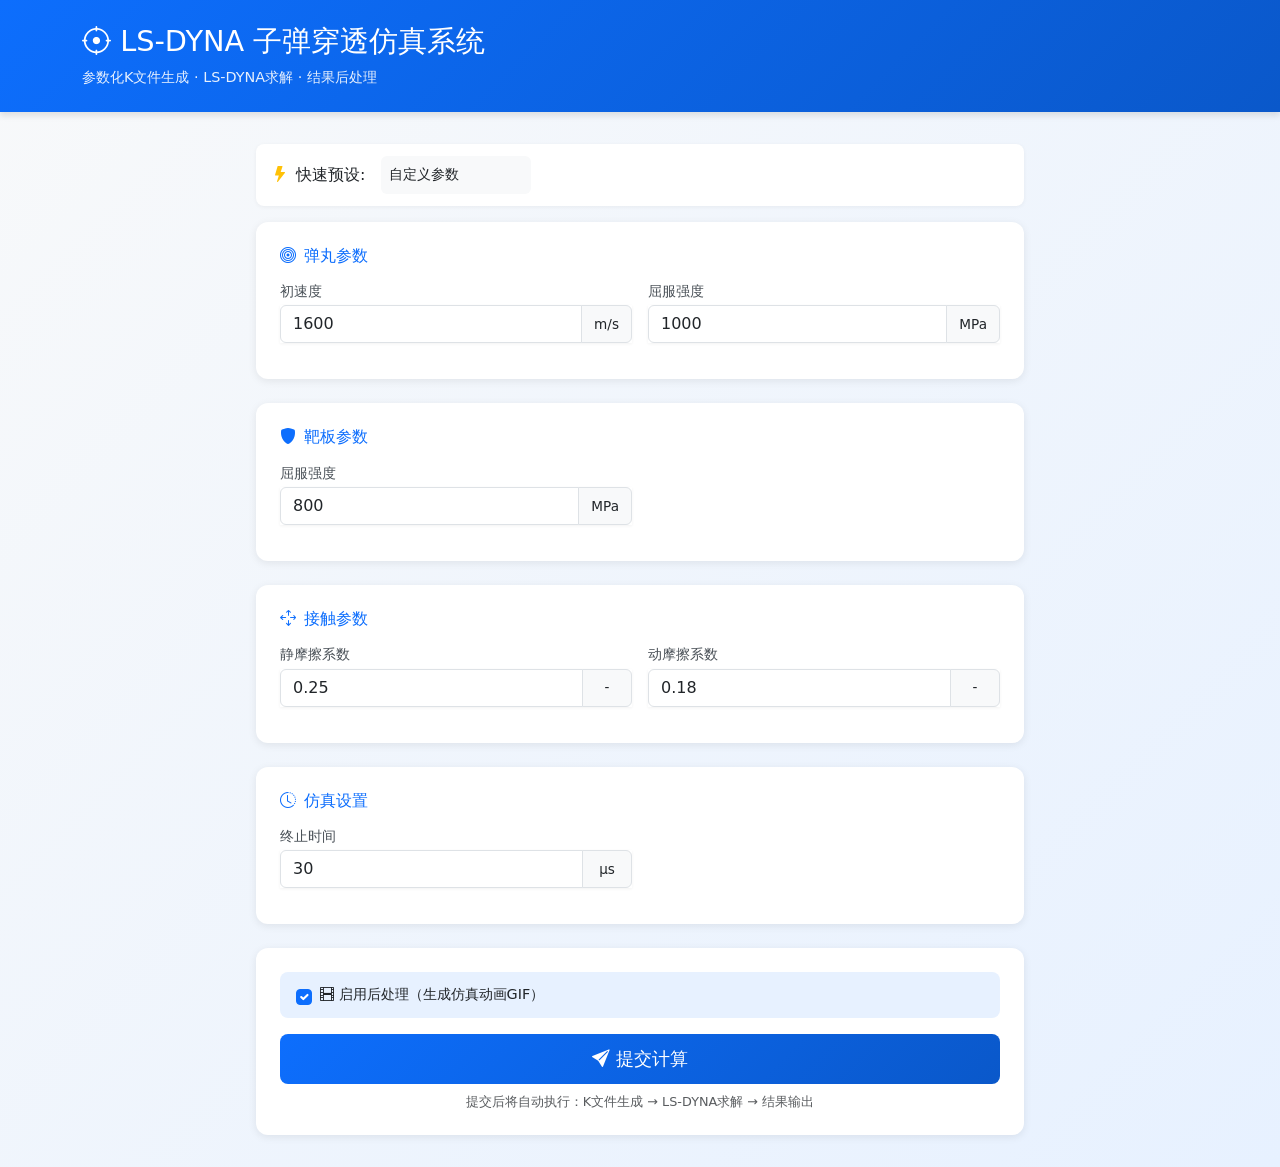
==== commit a471d850: "chore: 备份代码，准备修复前后端 IP/Port 配置不同步问题 当前问题： - 后端支持命令行参数 --host/--port 动态配置 - 前端硬编码 localhost:8000，无法同步" ====
--- a/frontend/index.html
+++ b/frontend/index.html
@@ -309,7 +309,7 @@
             <!-- 提交区域 -->
             <div class="submit-section">
                 <div class="postprocess-toggle">
-                    <input class="form-check-input" type="checkbox" id="enable_postprocess">
+                    <input class="form-check-input" type="checkbox" id="enable_postprocess" checked>
                     <label for="enable_postprocess">
                         <i class="bi bi-film"></i> 启用后处理（生成仿真动画GIF）
                     </label>
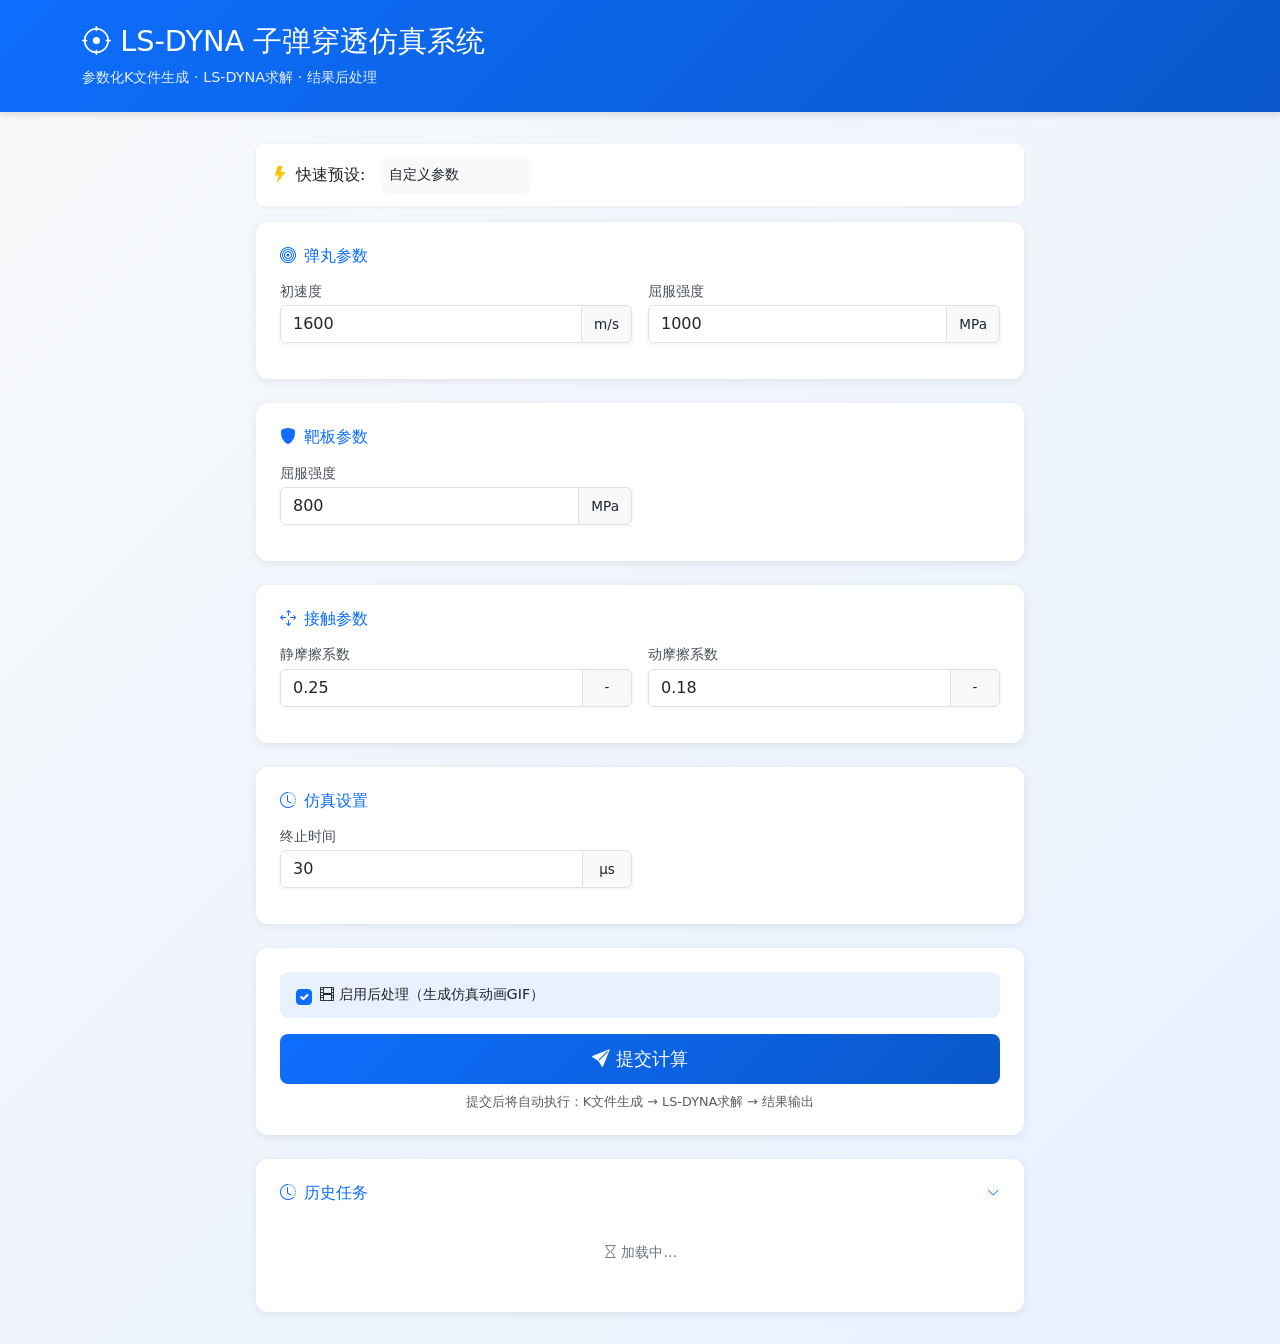
==== commit 37c2dec9: "chore: synchronize local workspace snapshot type: chore  目的： 将当前本地项目状态纳入版本控制并同步到远程仓库。  修改内容： 提交已有修改及" ====
--- a/frontend/index.html
+++ b/frontend/index.html
@@ -193,6 +193,94 @@
 
         .toast-container {
             z-index: 10000;
+        }
+
+        /* 历史任务面板 */
+        .history-panel {
+            background: white;
+            border-radius: 12px;
+            box-shadow: 0 2px 8px rgba(0, 0, 0, 0.08);
+            padding: 1.5rem;
+            margin-top: 1.5rem;
+        }
+
+        .history-panel h5 {
+            color: var(--primary-blue);
+            font-size: 1rem;
+            margin-bottom: 1rem;
+            display: flex;
+            align-items: center;
+            gap: 0.5rem;
+            cursor: pointer;
+            user-select: none;
+        }
+
+        .history-list {
+            max-height: 400px;
+            overflow-y: auto;
+        }
+
+        .history-item {
+            display: flex;
+            align-items: center;
+            justify-content: space-between;
+            padding: 0.6rem 0.8rem;
+            border-radius: 8px;
+            margin-bottom: 0.4rem;
+            cursor: pointer;
+            transition: background 0.2s;
+            border: 1px solid #eee;
+        }
+
+        .history-item:hover {
+            background: var(--light-blue);
+            border-color: var(--primary-blue);
+        }
+
+        .history-item .task-info {
+            flex: 1;
+            min-width: 0;
+        }
+
+        .history-item .task-id {
+            font-family: monospace;
+            font-size: 0.8rem;
+            color: #495057;
+            white-space: nowrap;
+            overflow: hidden;
+            text-overflow: ellipsis;
+        }
+
+        .history-item .task-meta {
+            font-size: 0.75rem;
+            color: #6c757d;
+            margin-top: 2px;
+        }
+
+        .history-item .task-params {
+            font-size: 0.72rem;
+            color: #888;
+            margin-top: 1px;
+        }
+
+        .status-badge {
+            font-size: 0.7rem;
+            padding: 0.2rem 0.5rem;
+            border-radius: 4px;
+            white-space: nowrap;
+            margin-left: 0.5rem;
+        }
+
+        .status-completed { background: #d4edda; color: #155724; }
+        .status-failed { background: #f8d7da; color: #721c24; }
+        .status-running { background: #fff3cd; color: #856404; }
+        .status-pending { background: #e2e3e5; color: #383d41; }
+
+        .history-empty {
+            text-align: center;
+            color: #6c757d;
+            padding: 1.5rem;
+            font-size: 0.9rem;
         }
     </style>
 </head>
@@ -326,6 +414,21 @@
                 </p>
             </div>
         </form>
+
+        <!-- 历史任务面板 -->
+        <div class="history-panel">
+            <h5 id="historyToggle" onclick="toggleHistory()">
+                <i class="bi bi-clock-history"></i> 历史任务
+                <i class="bi bi-chevron-down ms-auto" id="historyChevron" style="font-size: 0.8rem;"></i>
+            </h5>
+            <div id="historyContent">
+                <div class="history-list" id="historyList">
+                    <div class="history-empty">
+                        <i class="bi bi-hourglass"></i> 加载中...
+                    </div>
+                </div>
+            </div>
+        </div>
     </div>
 
     <!-- 加载遮罩 -->
@@ -353,6 +456,6 @@
     <!-- Bootstrap JS -->
     <script src="https://cdn.jsdelivr.net/npm/bootstrap@5.3.0/dist/js/bootstrap.bundle.min.js"></script>
     <!-- 应用脚本 (添加版本号防止缓存) -->
-    <script src="app.js?v=20251215"></script>
+    <script src="app.js?v=20260108"></script>
 </body>
 </html>
